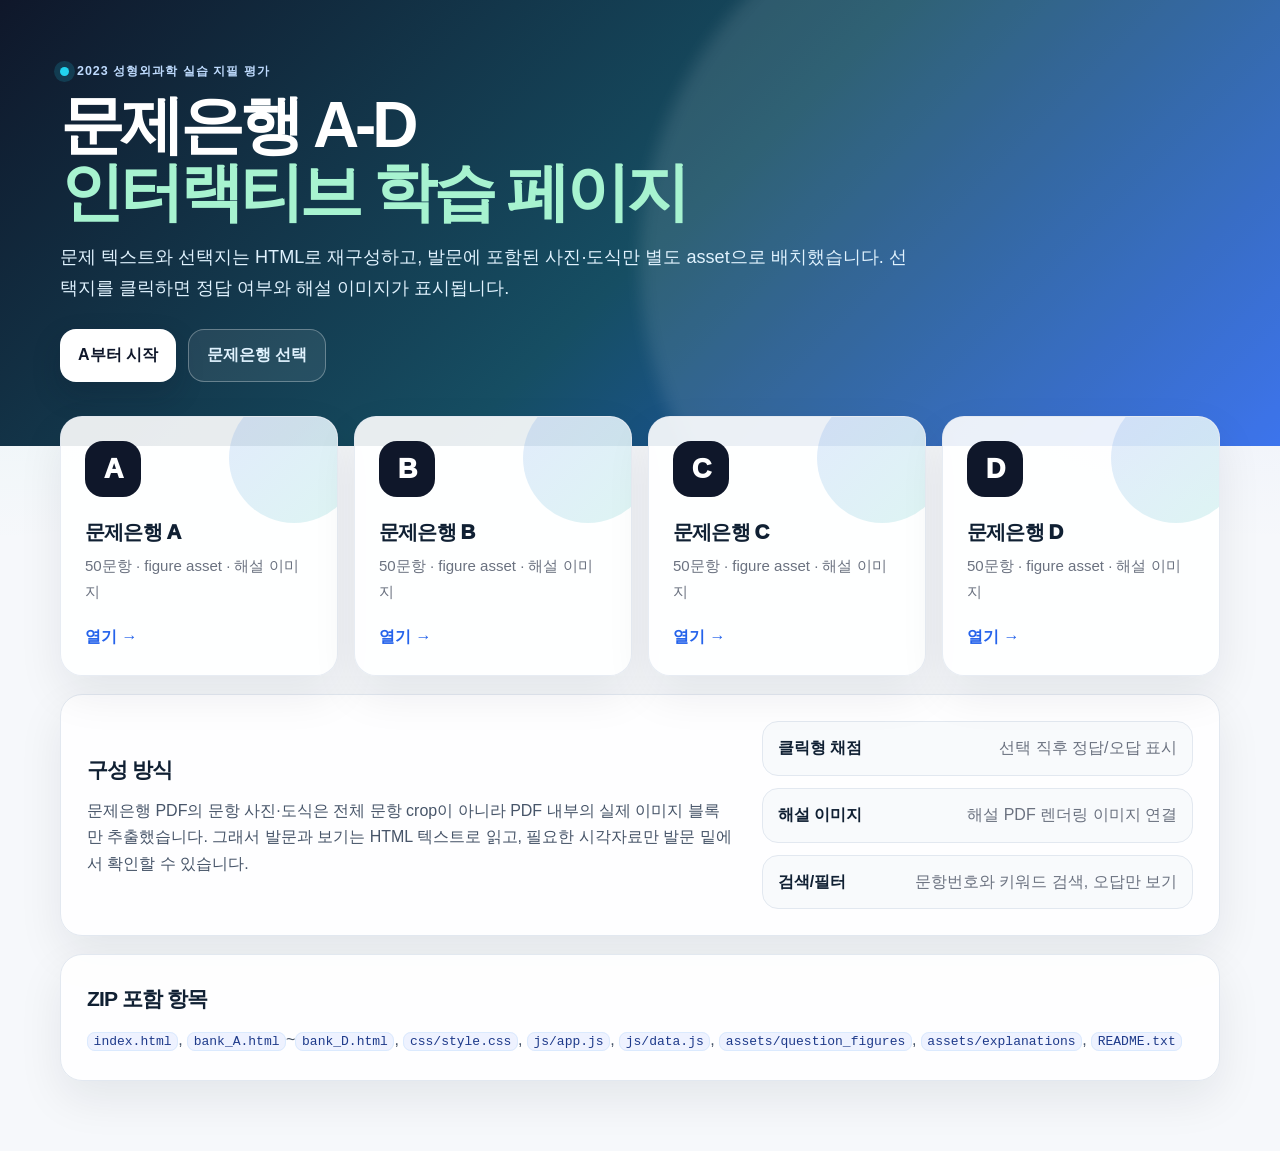
==== 성형외과_문제은행/index.html @ 77f23c47 "Deploy revised question bank site" ====
<!doctype html>
<html lang="ko">
<head>
  <meta charset="utf-8">
  <meta name="viewport" content="width=device-width, initial-scale=1">
  <title>성형외과학 문제은행 A-D</title>
  <link rel="stylesheet" href="css/style.css">
</head>
<body data-page="index">
  <header class="site-header index-hero">
    <div class="header-shell">
      <div class="eyebrow">2023 성형외과학 실습 지필 평가</div>
      <h1>문제은행 A-D<br><span>인터랙티브 학습 페이지</span></h1>
      <p class="subtitle">문제 텍스트와 선택지는 HTML로 재구성하고, 발문에 포함된 사진·도식만 별도 asset으로 배치했습니다. 선택지를 클릭하면 정답 여부와 해설 이미지가 표시됩니다.</p>
      <div class="hero-actions">
        <a class="primary-action" href="bank_A.html">A부터 시작</a>
        <a class="secondary-action" href="#banks">문제은행 선택</a>
      </div>
    </div>
  </header>

  <main class="container index-container">
    <section id="banks" class="bank-grid" aria-label="문제은행 바로가기">
      <a class="bank-card" href="bank_A.html">
        <span class="bank-letter">A</span>
        <span class="bank-title">문제은행 A</span>
        <span class="bank-meta">50문항 · figure asset · 해설 이미지</span>
        <span class="bank-go">열기 →</span>
      </a>
      <a class="bank-card" href="bank_B.html">
        <span class="bank-letter">B</span>
        <span class="bank-title">문제은행 B</span>
        <span class="bank-meta">50문항 · figure asset · 해설 이미지</span>
        <span class="bank-go">열기 →</span>
      </a>
      <a class="bank-card" href="bank_C.html">
        <span class="bank-letter">C</span>
        <span class="bank-title">문제은행 C</span>
        <span class="bank-meta">50문항 · figure asset · 해설 이미지</span>
        <span class="bank-go">열기 →</span>
      </a>
      <a class="bank-card" href="bank_D.html">
        <span class="bank-letter">D</span>
        <span class="bank-title">문제은행 D</span>
        <span class="bank-meta">50문항 · figure asset · 해설 이미지</span>
        <span class="bank-go">열기 →</span>
      </a>
    </section>

    <section class="feature-panel">
      <div>
        <h2>구성 방식</h2>
        <p>문제은행 PDF의 문항 사진·도식은 전체 문항 crop이 아니라 PDF 내부의 실제 이미지 블록만 추출했습니다. 그래서 발문과 보기는 HTML 텍스트로 읽고, 필요한 시각자료만 발문 밑에서 확인할 수 있습니다.</p>
      </div>
      <div class="feature-list">
        <div><b>클릭형 채점</b><span>선택 직후 정답/오답 표시</span></div>
        <div><b>해설 이미지</b><span>해설 PDF 렌더링 이미지 연결</span></div>
        <div><b>검색/필터</b><span>문항번호와 키워드 검색, 오답만 보기</span></div>
      </div>
    </section>

    <section class="file-panel">
      <h2>ZIP 포함 항목</h2>
      <p><code>index.html</code>, <code>bank_A.html</code>~<code>bank_D.html</code>, <code>css/style.css</code>, <code>js/app.js</code>, <code>js/data.js</code>, <code>assets/question_figures</code>, <code>assets/explanations</code>, <code>README.txt</code></p>
    </section>
  </main>
</body>
</html>
---- 성형외과_문제은행/css/style.css ----
:root{
  --ink:#102033;
  --muted:#6b7280;
  --subtle:#94a3b8;
  --line:#e2e8f0;
  --bg:#f6f8fb;
  --card:#ffffff;
  --navy:#0f172a;
  --brand:#2563eb;
  --brand-2:#0891b2;
  --accent:#14b8a6;
  --good:#15803d;
  --good-bg:#ecfdf5;
  --bad:#b91c1c;
  --bad-bg:#fff1f2;
  --shadow:0 18px 45px rgba(15,23,42,.08);
  --radius:22px;
}
*{box-sizing:border-box}
html{scroll-behavior:smooth}
body{
  margin:0;
  font-family:-apple-system,BlinkMacSystemFont,"Segoe UI",Roboto,"Noto Sans KR","Apple SD Gothic Neo",Arial,sans-serif;
  color:var(--ink);
  background:
    radial-gradient(circle at 0 0, rgba(20,184,166,.12), transparent 34rem),
    radial-gradient(circle at 100% 0, rgba(37,99,235,.11), transparent 34rem),
    var(--bg);
  line-height:1.68;
}
a{color:inherit;text-decoration:none}
button,input{font:inherit}
code{background:#eef2ff;color:#1e3a8a;border:1px solid #dbeafe;border-radius:8px;padding:.08rem .35rem}
.site-header{position:relative;overflow:hidden;background:linear-gradient(135deg,#0f172a 0%,#164e63 52%,#2563eb 100%);color:white}
.site-header::after{content:"";position:absolute;inset:auto -10% -45% auto;width:48rem;height:48rem;background:rgba(255,255,255,.11);border-radius:999px;filter:blur(8px)}
.header-shell{position:relative;z-index:1;width:min(1160px,calc(100% - 32px));margin:0 auto;padding:42px 0 46px}
.index-hero .header-shell{padding:58px 0 64px}
.eyebrow{display:inline-flex;align-items:center;gap:8px;color:#bfdbfe;font-weight:800;letter-spacing:.08em;text-transform:uppercase;font-size:.78rem}
.eyebrow::before{content:"";width:9px;height:9px;border-radius:50%;background:#22d3ee;box-shadow:0 0 0 6px rgba(34,211,238,.16)}
h1{margin:.45rem 0 0;font-size:clamp(2rem,5vw,4.8rem);line-height:1.05;letter-spacing:-.065em}
h1 span{color:#a7f3d0}
.subtitle{max-width:850px;margin:1rem 0 0;color:#e0f2fe;font-size:clamp(1rem,1.5vw,1.13rem)}
.home-link{display:inline-block;margin-bottom:18px;color:#dbeafe;border:1px solid rgba(255,255,255,.24);background:rgba(255,255,255,.08);border-radius:999px;padding:8px 13px}
.home-link:hover,.tab:hover,.primary-action:hover,.secondary-action:hover{transform:translateY(-1px)}
.nav-tabs{display:flex;gap:10px;flex-wrap:wrap;margin-top:24px}
.tab{display:inline-flex;align-items:center;justify-content:center;min-width:48px;height:42px;border-radius:14px;border:1px solid rgba(255,255,255,.26);background:rgba(255,255,255,.1);color:#e0f2fe;font-weight:900;transition:.15s}
.tab.active{background:#fff;color:#164e63;border-color:#fff;box-shadow:0 10px 24px rgba(15,23,42,.22)}
.hero-actions{display:flex;gap:12px;flex-wrap:wrap;margin-top:26px}
.primary-action,.secondary-action{display:inline-flex;align-items:center;justify-content:center;border-radius:16px;padding:12px 18px;font-weight:900;transition:.15s}
.primary-action{background:#fff;color:#0f172a;box-shadow:0 12px 28px rgba(15,23,42,.22)}
.secondary-action{border:1px solid rgba(255,255,255,.3);color:#e0f2fe;background:rgba(255,255,255,.08)}
.container{width:min(1160px,calc(100% - 32px));margin:26px auto 70px}
.index-container{margin-top:-30px;position:relative;z-index:2}
.bank-grid{display:grid;grid-template-columns:repeat(4,minmax(0,1fr));gap:16px}
.bank-card{position:relative;display:flex;min-height:210px;flex-direction:column;justify-content:space-between;padding:24px;border:1px solid rgba(226,232,240,.8);border-radius:var(--radius);background:rgba(255,255,255,.9);box-shadow:var(--shadow);overflow:hidden;transition:.16s}
.bank-card::after{content:"";position:absolute;right:-22px;top:-24px;width:130px;height:130px;border-radius:50%;background:linear-gradient(135deg,rgba(37,99,235,.13),rgba(20,184,166,.14))}
.bank-card:hover{transform:translateY(-4px);border-color:#bfdbfe;box-shadow:0 26px 52px rgba(15,23,42,.13)}
.bank-letter{position:relative;z-index:1;width:56px;height:56px;display:grid;place-items:center;border-radius:18px;background:#0f172a;color:white;font-size:1.7rem;font-weight:950;letter-spacing:-.05em}
.bank-title{display:block;margin-top:18px;font-size:1.28rem;font-weight:950;letter-spacing:-.04em}
.bank-meta{display:block;margin-top:4px;color:var(--muted);font-size:.94rem}
.bank-go{display:inline-flex;margin-top:20px;color:#2563eb;font-weight:900}
.feature-panel,.file-panel{margin-top:18px;background:rgba(255,255,255,.9);border:1px solid var(--line);border-radius:var(--radius);box-shadow:var(--shadow);padding:26px}
.feature-panel{display:grid;grid-template-columns:1.2fr .8fr;gap:28px;align-items:center}
.feature-panel h2,.file-panel h2{margin:0 0 10px;font-size:1.32rem;letter-spacing:-.04em}.feature-panel p,.file-panel p{margin:0;color:#475569}
.feature-list{display:grid;gap:12px}.feature-list div{display:flex;justify-content:space-between;gap:12px;border:1px solid var(--line);border-radius:16px;background:#f8fafc;padding:13px 15px}.feature-list b{white-space:nowrap}.feature-list span{color:var(--muted);text-align:right}
.bank-container{margin-top:20px}
.toolbar{position:sticky;top:0;z-index:10;margin-bottom:18px;padding:10px 0;background:linear-gradient(180deg,rgba(246,248,251,.98),rgba(246,248,251,.82));backdrop-filter:blur(10px)}
.toolbar-card{border:1px solid rgba(226,232,240,.9);background:rgba(255,255,255,.92);box-shadow:0 12px 28px rgba(15,23,42,.07);border-radius:20px;padding:14px}
.toolbar-main{display:flex;align-items:center;gap:10px;flex-wrap:wrap}.search-label{font-weight:900;color:#334155}.search{flex:1;min-width:230px;border:1px solid var(--line);border-radius:14px;background:#f8fafc;padding:11px 13px;outline:none}.search:focus{border-color:#60a5fa;box-shadow:0 0 0 4px rgba(96,165,250,.18);background:#fff}
.tool-btn{border:1px solid #cbd5e1;background:#0f172a;color:#fff;border-radius:14px;padding:10px 13px;cursor:pointer;font-weight:800;transition:.15s}.tool-btn:hover{transform:translateY(-1px);box-shadow:0 8px 18px rgba(15,23,42,.12)}.tool-btn[data-on="1"]{background:#b91c1c;border-color:#b91c1c}.tool-btn.shuffle-toggle[data-on="1"]{background:#0891b2;border-color:#0891b2}.tool-btn.ghost{background:#fff;color:#334155}.toolbar-status{display:flex;align-items:center;gap:14px;margin-top:12px;color:var(--muted);font-size:.92rem}.count-text{font-weight:900;color:#1e293b}.stats{white-space:nowrap}.progress-track{position:relative;flex:1;min-width:120px;height:9px;border-radius:999px;background:#e2e8f0;overflow:hidden}.progress-bar{display:block;height:100%;width:0%;border-radius:inherit;background:linear-gradient(90deg,#14b8a6,#2563eb);transition:width .25s ease}
.question-list{display:grid;gap:18px}.question-card{background:rgba(255,255,255,.96);border:1px solid var(--line);border-radius:var(--radius);box-shadow:0 14px 34px rgba(15,23,42,.06);overflow:hidden;transition:.15s}.question-card:hover{box-shadow:0 20px 44px rgba(15,23,42,.1)}.question-card.hidden{display:none}.question-card.answered-correct{border-color:#bbf7d0}.question-card.answered-wrong{border-color:#fecdd3}
.question-head{display:flex;align-items:flex-start;justify-content:space-between;gap:14px;padding:17px 20px;background:linear-gradient(180deg,#fff,#f8fafc);border-bottom:1px solid var(--line)}.question-kicker{font-size:.72rem;text-transform:uppercase;letter-spacing:.12em;color:#64748b;font-weight:900}.question-head h2{margin:1px 0 0;font-size:1.35rem;letter-spacing:-.05em}.source-chip{display:inline-flex;white-space:nowrap;align-items:center;border:1px solid #dbeafe;background:#eff6ff;color:#1d4ed8;border-radius:999px;padding:6px 10px;font-size:.86rem;font-weight:800}
.question-content{padding:20px}.prompt{white-space:pre-wrap;margin:0;color:#172033;font-size:1.04rem;font-weight:720;letter-spacing:-.015em}.figure-strip{display:flex;flex-wrap:wrap;gap:12px;margin:16px 0 18px}.figure-frame{display:block;max-width:min(100%,460px);border:1px solid var(--line);background:#fff;border-radius:18px;padding:10px;box-shadow:0 10px 22px rgba(15,23,42,.06);cursor:zoom-in;text-align:left;transition:.15s}.figure-frame:hover{border-color:#93c5fd;transform:translateY(-2px)}.figure-frame img{display:block;max-width:100%;height:auto;border-radius:12px}.choices{display:grid;gap:10px;margin-top:16px}.choice{width:100%;display:grid;grid-template-columns:auto 1fr;gap:10px;align-items:start;text-align:left;border:1px solid var(--line);background:#fff;border-radius:16px;padding:13px 14px;cursor:pointer;color:#1f2937;transition:.15s}.choice:hover{border-color:#7dd3fc;background:#f0f9ff}.choice-label{font-weight:950;color:#2563eb}.choice.correct{border-color:#86efac;background:var(--good-bg);color:#14532d;font-weight:850}.choice.correct .choice-label{color:#15803d}.choice.wrong{border-color:#fda4af;background:var(--bad-bg);color:#7f1d1d}.choice.wrong .choice-label{color:#b91c1c}.choice.dim{opacity:.58}.explanation-toggle{display:inline-flex;align-items:center;justify-content:center;margin-top:14px;border:1px solid #bae6fd;background:#f0f9ff;color:#075985;border-radius:14px;padding:9px 13px;cursor:pointer;font-weight:900;transition:.15s}.explanation-toggle:hover{border-color:#38bdf8;background:#e0f2fe;transform:translateY(-1px)}.explanation-toggle[aria-expanded="true"]{border-color:#cbd5e1;background:#f8fafc;color:#334155}.feedback{display:none;margin-top:18px;padding-top:18px;border-top:1px dashed #cbd5e1}.feedback.show{display:block}.result{display:inline-flex;align-items:center;border-radius:999px;padding:6px 12px;font-weight:950;margin-bottom:10px}.result.good{color:var(--good);background:#dcfce7}.result.bad{color:var(--bad);background:#ffe4e6}.answer-line{font-size:1rem;color:#334155}.answer-line strong{color:#0f172a}.note{display:grid;gap:6px;margin-top:12px;border:1px solid #fed7aa;background:#fff7ed;color:#7c2d12;border-radius:16px;padding:12px 14px}.note strong{color:#9a3412}.explanations{display:grid;gap:14px;margin-top:16px}.exp-figure{margin:0;border:1px solid var(--line);border-radius:18px;background:#fff;overflow:hidden}.exp-figure figcaption{padding:11px 13px;border-bottom:1px solid var(--line);background:#f8fafc;color:#475569;font-size:.92rem;font-weight:850}.exp-image-button{display:block;width:100%;border:0;background:white;padding:10px;cursor:zoom-in;text-align:left}.exp-image-button img{display:block;width:100%;height:auto;border-radius:12px}.muted{color:var(--muted)}
.modal[hidden]{display:none}.modal{position:fixed;inset:0;z-index:50;background:rgba(15,23,42,.82);display:grid;place-items:center;padding:36px}.modal-img{max-width:min(1100px,96vw);max-height:88vh;border-radius:16px;background:white;box-shadow:0 28px 80px rgba(0,0,0,.38)}.modal-close{position:fixed;top:18px;right:20px;width:46px;height:46px;border:1px solid rgba(255,255,255,.22);background:rgba(255,255,255,.12);color:white;border-radius:999px;font-size:32px;line-height:1;cursor:pointer}.modal-open{overflow:hidden}
@media (max-width:960px){.bank-grid{grid-template-columns:repeat(2,minmax(0,1fr))}.feature-panel{grid-template-columns:1fr}.header-shell{padding-left:2px;padding-right:2px}}
@media (max-width:620px){.container,.header-shell{width:min(100% - 22px,1160px)}.bank-grid{grid-template-columns:1fr}.toolbar{top:0}.toolbar-main{display:grid;grid-template-columns:1fr}.search{min-width:0}.toolbar-status{align-items:flex-start;flex-direction:column}.progress-track{width:100%}.question-head{padding:15px}.question-content{padding:16px}.figure-frame{max-width:100%;width:100%}.feature-list div{display:block}.feature-list span{display:block;text-align:left;margin-top:3px}.modal{padding:16px}.modal-close{top:10px;right:10px}}
@media print{.site-header,.toolbar,.modal{display:none!important}body{background:white}.container{width:100%;margin:0}.question-card{box-shadow:none;break-inside:avoid}}
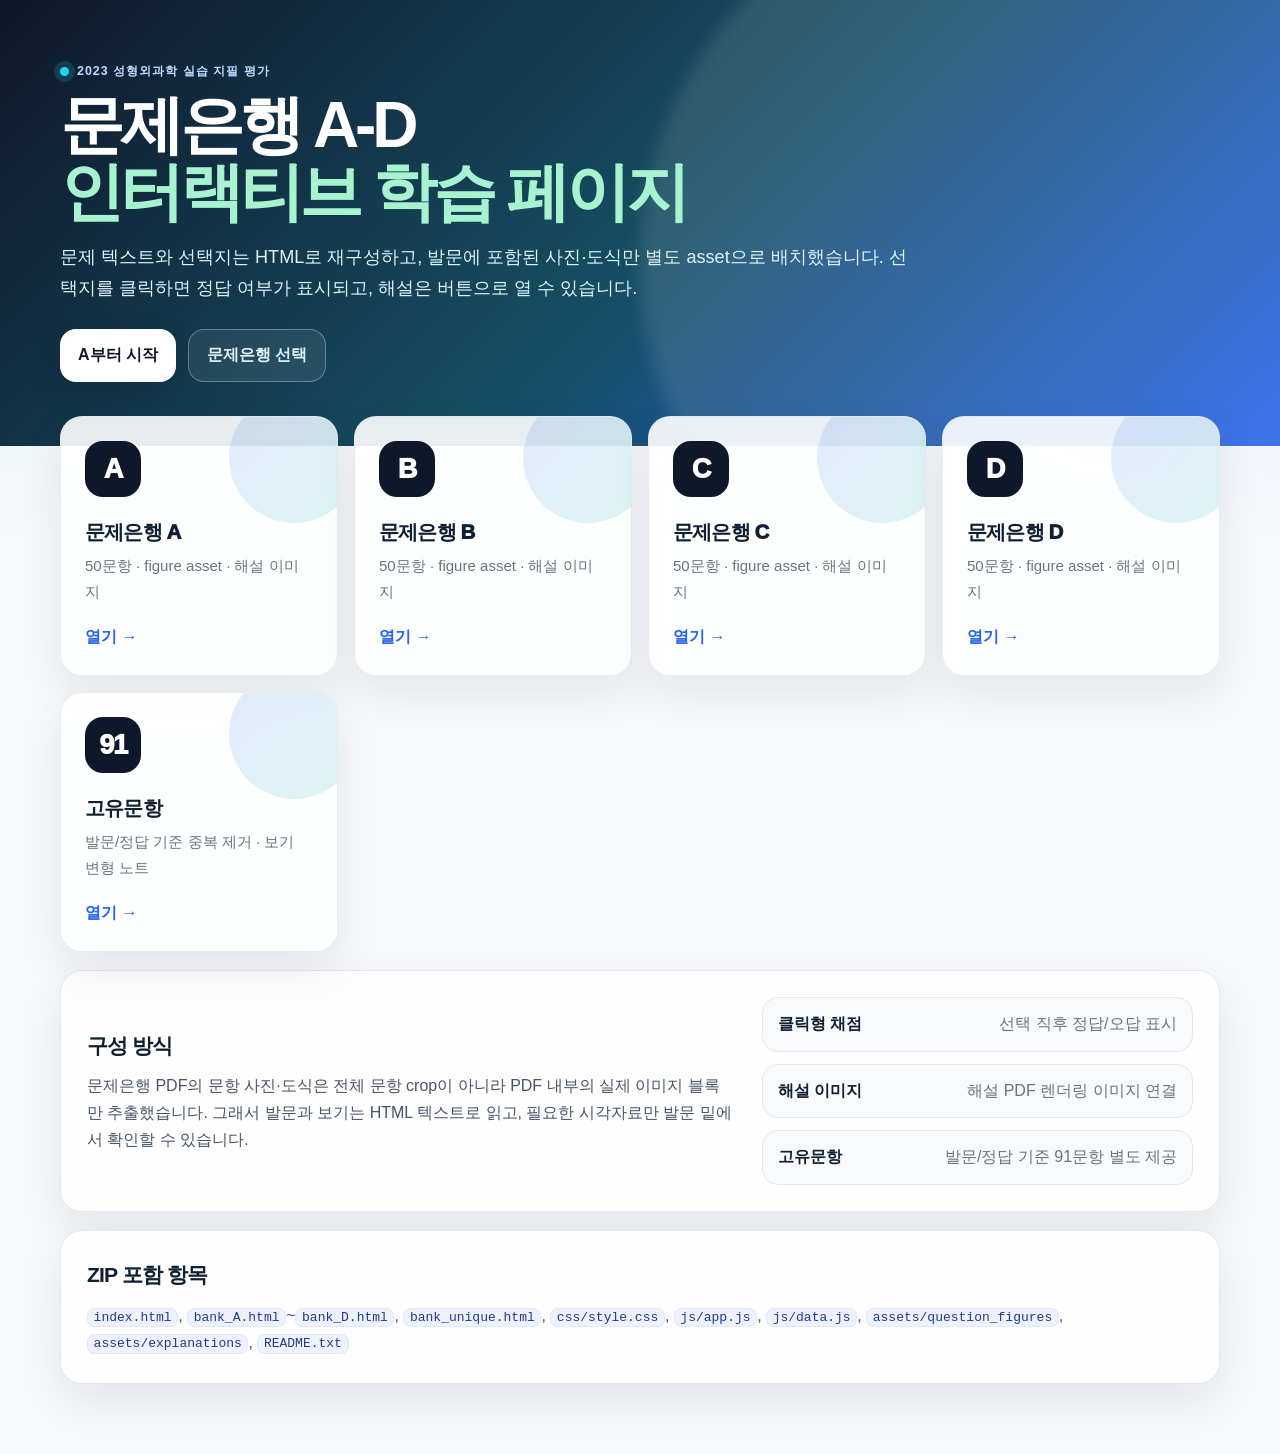
==== commit 09db9fe0: "Add unique question bank page" ====
--- a/성형외과_문제은행/index.html
+++ b/성형외과_문제은행/index.html
@@ -3,7 +3,7 @@
 <head>
   <meta charset="utf-8">
   <meta name="viewport" content="width=device-width, initial-scale=1">
-  <title>성형외과학 문제은행 A-D</title>
+  <title>성형외과학 문제은행 A-D · 고유문항</title>
   <link rel="stylesheet" href="css/style.css">
 </head>
 <body data-page="index">
@@ -11,7 +11,7 @@
     <div class="header-shell">
       <div class="eyebrow">2023 성형외과학 실습 지필 평가</div>
       <h1>문제은행 A-D<br><span>인터랙티브 학습 페이지</span></h1>
-      <p class="subtitle">문제 텍스트와 선택지는 HTML로 재구성하고, 발문에 포함된 사진·도식만 별도 asset으로 배치했습니다. 선택지를 클릭하면 정답 여부와 해설 이미지가 표시됩니다.</p>
+      <p class="subtitle">문제 텍스트와 선택지는 HTML로 재구성하고, 발문에 포함된 사진·도식만 별도 asset으로 배치했습니다. 선택지를 클릭하면 정답 여부가 표시되고, 해설은 버튼으로 열 수 있습니다.</p>
       <div class="hero-actions">
         <a class="primary-action" href="bank_A.html">A부터 시작</a>
         <a class="secondary-action" href="#banks">문제은행 선택</a>
@@ -45,6 +45,12 @@
         <span class="bank-meta">50문항 · figure asset · 해설 이미지</span>
         <span class="bank-go">열기 →</span>
       </a>
+      <a class="bank-card" href="bank_unique.html">
+        <span class="bank-letter">91</span>
+        <span class="bank-title">고유문항</span>
+        <span class="bank-meta">발문/정답 기준 중복 제거 · 보기 변형 노트</span>
+        <span class="bank-go">열기 →</span>
+      </a>
     </section>
 
     <section class="feature-panel">
@@ -55,14 +61,14 @@
       <div class="feature-list">
         <div><b>클릭형 채점</b><span>선택 직후 정답/오답 표시</span></div>
         <div><b>해설 이미지</b><span>해설 PDF 렌더링 이미지 연결</span></div>
-        <div><b>검색/필터</b><span>문항번호와 키워드 검색, 오답만 보기</span></div>
+        <div><b>고유문항</b><span>발문/정답 기준 91문항 별도 제공</span></div>
       </div>
     </section>
 
     <section class="file-panel">
       <h2>ZIP 포함 항목</h2>
-      <p><code>index.html</code>, <code>bank_A.html</code>~<code>bank_D.html</code>, <code>css/style.css</code>, <code>js/app.js</code>, <code>js/data.js</code>, <code>assets/question_figures</code>, <code>assets/explanations</code>, <code>README.txt</code></p>
+      <p><code>index.html</code>, <code>bank_A.html</code>~<code>bank_D.html</code>, <code>bank_unique.html</code>, <code>css/style.css</code>, <code>js/app.js</code>, <code>js/data.js</code>, <code>assets/question_figures</code>, <code>assets/explanations</code>, <code>README.txt</code></p>
     </section>
   </main>
 </body>
-</html>+</html>
--- a/성형외과_문제은행/css/style.css
+++ b/성형외과_문제은행/css/style.css
@@ -74,5 +74,6 @@
 .question-content{padding:20px}.prompt{white-space:pre-wrap;margin:0;color:#172033;font-size:1.04rem;font-weight:720;letter-spacing:-.015em}.figure-strip{display:flex;flex-wrap:wrap;gap:12px;margin:16px 0 18px}.figure-frame{display:block;max-width:min(100%,460px);border:1px solid var(--line);background:#fff;border-radius:18px;padding:10px;box-shadow:0 10px 22px rgba(15,23,42,.06);cursor:zoom-in;text-align:left;transition:.15s}.figure-frame:hover{border-color:#93c5fd;transform:translateY(-2px)}.figure-frame img{display:block;max-width:100%;height:auto;border-radius:12px}.choices{display:grid;gap:10px;margin-top:16px}.choice{width:100%;display:grid;grid-template-columns:auto 1fr;gap:10px;align-items:start;text-align:left;border:1px solid var(--line);background:#fff;border-radius:16px;padding:13px 14px;cursor:pointer;color:#1f2937;transition:.15s}.choice:hover{border-color:#7dd3fc;background:#f0f9ff}.choice-label{font-weight:950;color:#2563eb}.choice.correct{border-color:#86efac;background:var(--good-bg);color:#14532d;font-weight:850}.choice.correct .choice-label{color:#15803d}.choice.wrong{border-color:#fda4af;background:var(--bad-bg);color:#7f1d1d}.choice.wrong .choice-label{color:#b91c1c}.choice.dim{opacity:.58}.explanation-toggle{display:inline-flex;align-items:center;justify-content:center;margin-top:14px;border:1px solid #bae6fd;background:#f0f9ff;color:#075985;border-radius:14px;padding:9px 13px;cursor:pointer;font-weight:900;transition:.15s}.explanation-toggle:hover{border-color:#38bdf8;background:#e0f2fe;transform:translateY(-1px)}.explanation-toggle[aria-expanded="true"]{border-color:#cbd5e1;background:#f8fafc;color:#334155}.feedback{display:none;margin-top:18px;padding-top:18px;border-top:1px dashed #cbd5e1}.feedback.show{display:block}.result{display:inline-flex;align-items:center;border-radius:999px;padding:6px 12px;font-weight:950;margin-bottom:10px}.result.good{color:var(--good);background:#dcfce7}.result.bad{color:var(--bad);background:#ffe4e6}.answer-line{font-size:1rem;color:#334155}.answer-line strong{color:#0f172a}.note{display:grid;gap:6px;margin-top:12px;border:1px solid #fed7aa;background:#fff7ed;color:#7c2d12;border-radius:16px;padding:12px 14px}.note strong{color:#9a3412}.explanations{display:grid;gap:14px;margin-top:16px}.exp-figure{margin:0;border:1px solid var(--line);border-radius:18px;background:#fff;overflow:hidden}.exp-figure figcaption{padding:11px 13px;border-bottom:1px solid var(--line);background:#f8fafc;color:#475569;font-size:.92rem;font-weight:850}.exp-image-button{display:block;width:100%;border:0;background:white;padding:10px;cursor:zoom-in;text-align:left}.exp-image-button img{display:block;width:100%;height:auto;border-radius:12px}.muted{color:var(--muted)}
 .modal[hidden]{display:none}.modal{position:fixed;inset:0;z-index:50;background:rgba(15,23,42,.82);display:grid;place-items:center;padding:36px}.modal-img{max-width:min(1100px,96vw);max-height:88vh;border-radius:16px;background:white;box-shadow:0 28px 80px rgba(0,0,0,.38)}.modal-close{position:fixed;top:18px;right:20px;width:46px;height:46px;border:1px solid rgba(255,255,255,.22);background:rgba(255,255,255,.12);color:white;border-radius:999px;font-size:32px;line-height:1;cursor:pointer}.modal-open{overflow:hidden}
 @media (max-width:960px){.bank-grid{grid-template-columns:repeat(2,minmax(0,1fr))}.feature-panel{grid-template-columns:1fr}.header-shell{padding-left:2px;padding-right:2px}}
-@media (max-width:620px){.container,.header-shell{width:min(100% - 22px,1160px)}.bank-grid{grid-template-columns:1fr}.toolbar{top:0}.toolbar-main{display:grid;grid-template-columns:1fr}.search{min-width:0}.toolbar-status{align-items:flex-start;flex-direction:column}.progress-track{width:100%}.question-head{padding:15px}.question-content{padding:16px}.figure-frame{max-width:100%;width:100%}.feature-list div{display:block}.feature-list span{display:block;text-align:left;margin-top:3px}.modal{padding:16px}.modal-close{top:10px;right:10px}}
+@media (max-width:760px){.toolbar{position:static;top:auto;z-index:auto;padding:0;background:transparent;backdrop-filter:none}.toolbar-card{border-radius:16px}}
+@media (max-width:620px){.container,.header-shell{width:min(100% - 22px,1160px)}.bank-grid{grid-template-columns:1fr}.toolbar-main{display:grid;grid-template-columns:1fr}.search{min-width:0}.toolbar-status{align-items:flex-start;flex-direction:column}.progress-track{width:100%}.question-head{padding:15px}.question-content{padding:16px}.figure-frame{max-width:100%;width:100%}.feature-list div{display:block}.feature-list span{display:block;text-align:left;margin-top:3px}.modal{padding:16px}.modal-close{top:10px;right:10px}}
 @media print{.site-header,.toolbar,.modal{display:none!important}body{background:white}.container{width:100%;margin:0}.question-card{box-shadow:none;break-inside:avoid}}
